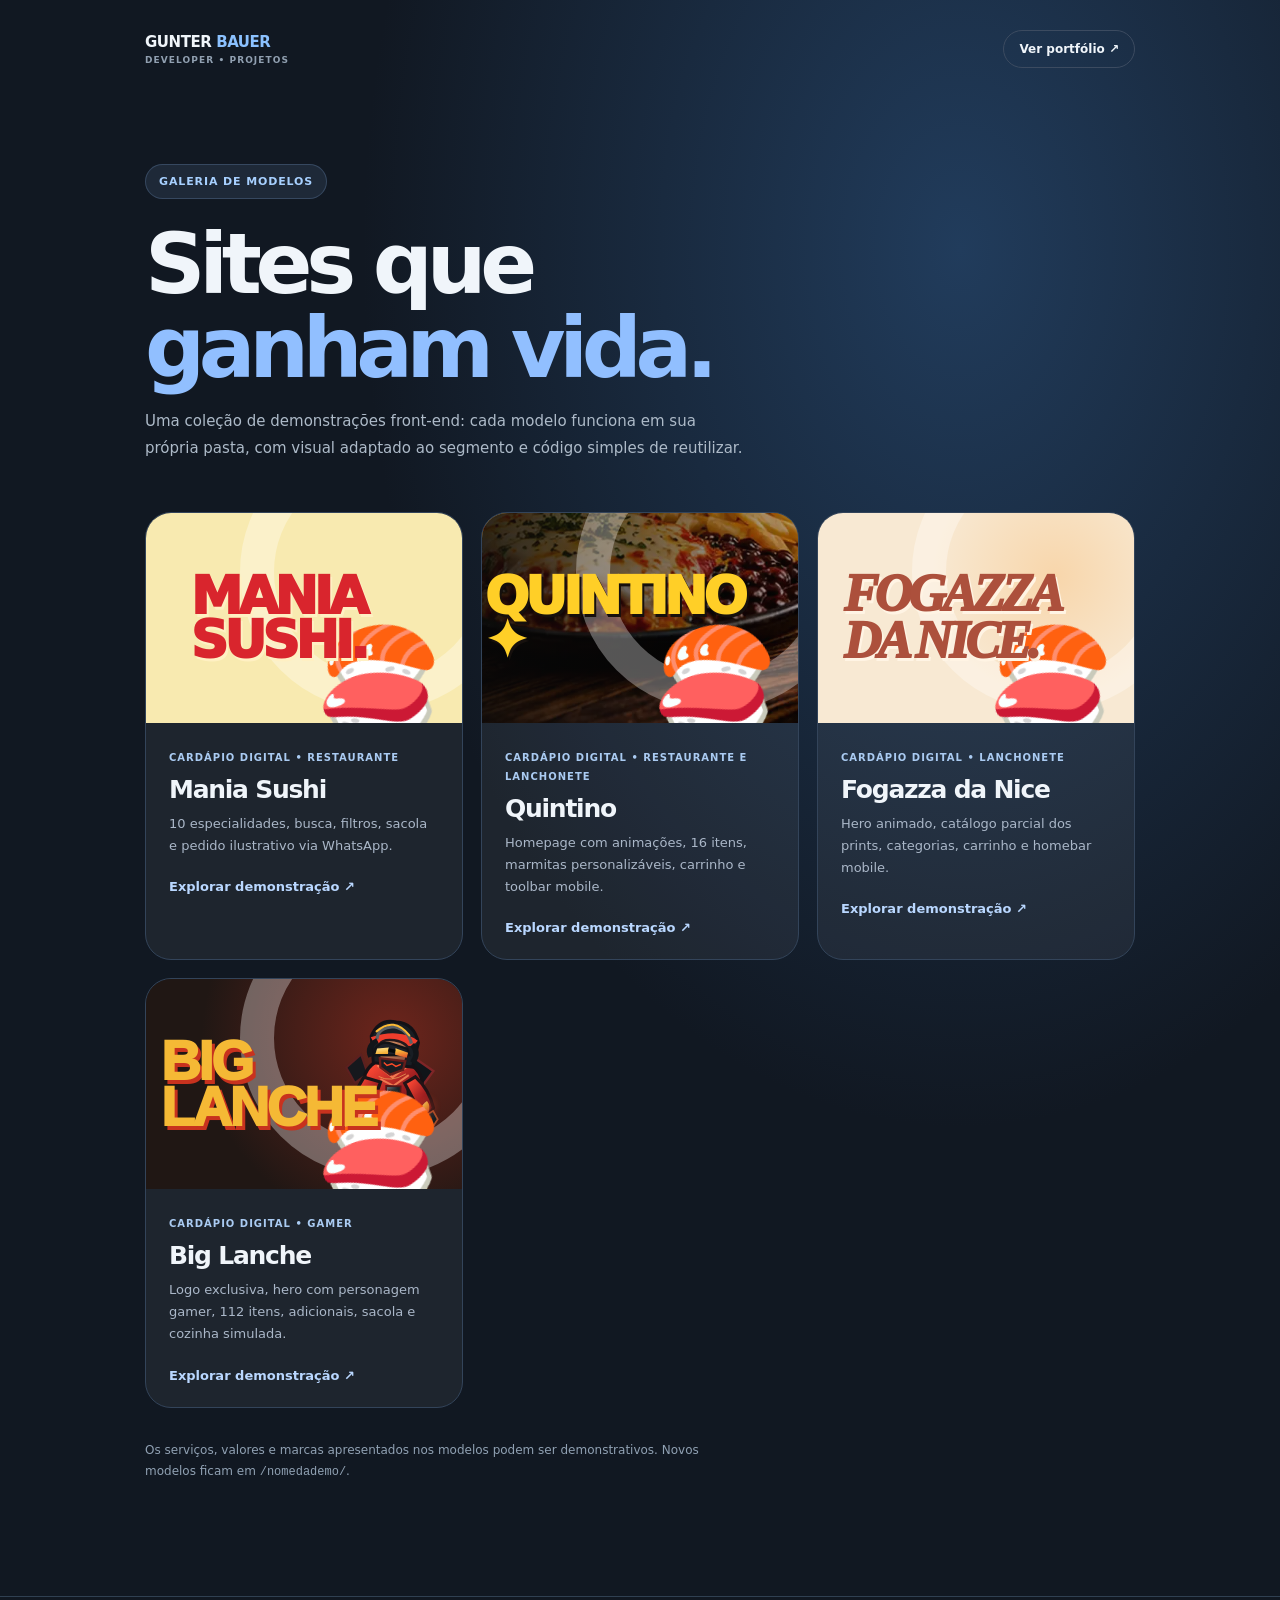
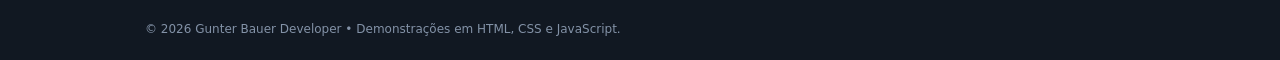
==== index.html @ 02a84459 "feat: publicar Big Lanche reformulado na vitrine das demonstrações" ====
<!doctype html>
<html lang="pt-BR">
<head>
  <meta charset="utf-8">
  <meta name="viewport" content="width=device-width, initial-scale=1">
  <meta name="theme-color" content="#121a28">
  <meta name="description" content="Demonstrações de sites criados por Gunter Bauer Developer.">
  <title>Demonstrações — Gunter Bauer Developer</title>
  <style>
    :root{color-scheme:dark;font-family:Inter,"Segoe UI",system-ui,sans-serif}
    *{box-sizing:border-box}
    body{min-height:100vh;margin:0;background:radial-gradient(ellipse at 75% 15%,#213c5c 0,transparent 44%),#111822;color:#f0f5fa}
    a{color:inherit;text-decoration:none}
    a:focus-visible{outline:3px solid #9bcaff;outline-offset:4px}
    .container{width:min(990px,calc(100% - 36px));margin:auto}
    header{display:flex;justify-content:space-between;gap:18px;align-items:center;padding:30px 0}
    .brand{font-size:15px;font-weight:800;letter-spacing:-.03em}.brand b{color:#8bc1ff}
    .brand small{display:block;font-weight:600;color:#91a0b1;letter-spacing:.12em;text-transform:uppercase;font-size:9px;margin-top:4px}
    .back{border:1px solid #3c4b60;border-radius:99px;padding:11px 15px;font-size:12px;font-weight:700}
    main{padding:66px 0 100px}
    .pill{display:inline-block;background:rgba(150,196,255,.1);border:1px solid rgba(150,196,255,.2);color:#a7d0ff;border-radius:999px;padding:10px 13px;font-size:11px;font-weight:800;letter-spacing:.08em;text-transform:uppercase}
    h1{font-size:clamp(46px,8vw,84px);letter-spacing:-.075em;line-height:1;margin:23px 0 18px}
    h1 em{font-style:normal;color:#91bfff}
    main>p{color:#adbac8;max-width:600px;line-height:1.8;font-size:15px}
    .grid{display:grid;grid-template-columns:repeat(auto-fit,minmax(min(100%,310px),1fr));gap:18px;margin-top:50px}
    .card{overflow:hidden;display:flex;flex-direction:column;border:1px solid #33445a;border-radius:26px;background:rgba(255,255,255,.055);transition:transform .2s,background .2s}
    .card:hover{transform:translateY(-5px);background:rgba(255,255,255,.08)}
    .preview{height:210px;background:#f8eab0;color:#d9252d;position:relative;display:flex;align-items:center;justify-content:center;overflow:hidden}
    .preview:before{content:"";position:absolute;width:210px;height:210px;border:34px solid rgba(255,255,255,.32);border-radius:50%;right:-56px;top:-80px}
    .preview:after{content:"🍣";font-size:110px;position:absolute;right:14px;bottom:-28px;transform:rotate(-20deg)}
    .preview strong{font-size:52px;letter-spacing:-.08em;font-weight:1000;line-height:.85;text-align:left;position:relative;z-index:1;text-shadow:2px 3px 0 #fff0c3;transform:translateX(-26px)}
    .info{padding:23px}
    .tag{font-size:10px;text-transform:uppercase;letter-spacing:.1em;color:#aacbf2;font-weight:850}
    h2{font-size:25px;margin:10px 0 9px;letter-spacing:-.05em}
    .info p{font-size:13px;line-height:1.7;color:#aab7c8;margin:0 0 19px}
    .open{font-size:13px;font-weight:800;color:#b9d7ff}
    .note{margin-top:32px;color:#90a1b3;font-size:12px}
    footer{border-top:1px solid #304052;padding:25px 0;color:#8392a7;font-size:12px}
    @media(max-width:540px){header{padding:20px 0}.back{font-size:11px}main{padding:45px 0 75px}.preview{height:185px}h1{font-size:53px}}
    @media(prefers-reduced-motion:reduce){*{transition:none!important}}
  </style>
</head>
<body>
  <div class="container">
    <header>
      <a class="brand" href="./">GUNTER <b>BAUER</b><small>Developer • Projetos</small></a>
      <a class="back" href="https://gunterbauer.vercel.app/" target="_blank" rel="noopener noreferrer">Ver portfólio ↗</a>
    </header>
    <main>
      <span class="pill">Galeria de modelos</span>
      <h1>Sites que<br><em>ganham vida.</em></h1>
      <p>Uma coleção de demonstrações front-end: cada modelo funciona em sua própria pasta, com visual adaptado ao segmento e código simples de reutilizar.</p>
      <div class="grid">
        <a class="card" href="./sushimizu/" aria-label="Abrir demonstração Mania Sushi">
          <div class="preview"><strong>MANIA<br>SUSHI.</strong></div>
          <div class="info"><span class="tag">Cardápio digital • Restaurante</span><h2>Mania Sushi</h2><p>10 especialidades, busca, filtros, sacola e pedido ilustrativo via WhatsApp.</p><span class="open">Explorar demonstração ↗</span></div>
        </a>
        <a class="card" href="./quintino/" aria-label="Abrir demonstração Quintino Restaurante e Lanchonete">
          <div class="preview" style="background:linear-gradient(90deg,rgba(8,8,8,.85),rgba(14,10,8,.3)),url('./quintino/assets/hero.webp') center/cover"><strong style="color:#ffcf27;text-shadow:2px 3px #16100d">QUINTINO<br>✦</strong></div>
          <div class="info"><span class="tag">Cardápio digital • Restaurante e lanchonete</span><h2>Quintino</h2><p>Homepage com animações, 16 itens, marmitas personalizáveis, carrinho e toolbar mobile.</p><span class="open">Explorar demonstração ↗</span></div>
        </a>
        <a class="card" href="./fogazzadanilce/" aria-label="Abrir demonstração Fogazza da Nice">
          <div class="preview" style="background:radial-gradient(circle at 75% 30%,#f8d6ab,transparent 45%),#f8e9d3;color:#ac503c">
            <strong style="font-family:Georgia,serif;font-style:italic;font-size:clamp(38px,6vw,52px);line-height:.9;letter-spacing:-.07em;text-shadow:2px 3px #fff4e4;transform:translateX(-24px)">FOGAZZA<br>DA NICE.</strong>
          </div>
          <div class="info"><span class="tag">Cardápio digital • Lanchonete</span><h2>Fogazza da Nice</h2><p>Hero animado, catálogo parcial dos prints, categorias, carrinho e homebar mobile.</p><span class="open">Explorar demonstração ↗</span></div>
        </a>
        <a class="card" href="./biglanche/" aria-label="Abrir demonstração Big Lanche">
          <div class="preview" style="background:radial-gradient(circle at 78% 28%,#6e251c,#201714 66%);color:#f5b935">
            <strong style="font-family:Impact,Arial Black,sans-serif;font-size:clamp(40px,6vw,55px);line-height:.84;letter-spacing:-.045em;text-shadow:3px 4px #c8321e;transform:translateX(-36px)">BIG<br>LANCHE</strong>
            <img src="./biglanche/assets/gamer-mascot.svg" width="140" height="190" alt="" loading="lazy" style="position:absolute;right:0;bottom:-16px;width:140px;height:190px;object-fit:contain">
          </div>
          <div class="info"><span class="tag">Cardápio digital • Gamer</span><h2>Big Lanche</h2><p>Logo exclusiva, hero com personagem gamer, 112 itens, adicionais, sacola e cozinha simulada.</p><span class="open">Explorar demonstração ↗</span></div>
        </a>
      </div>
      <p class="note">Os serviços, valores e marcas apresentados nos modelos podem ser demonstrativos. Novos modelos ficam em <code>/nomedademo/</code>.</p>
    </main>
  </div>
  <footer><div class="container">© 2026 Gunter Bauer Developer • Demonstrações em HTML, CSS e JavaScript.</div></footer>
</body>
</html>
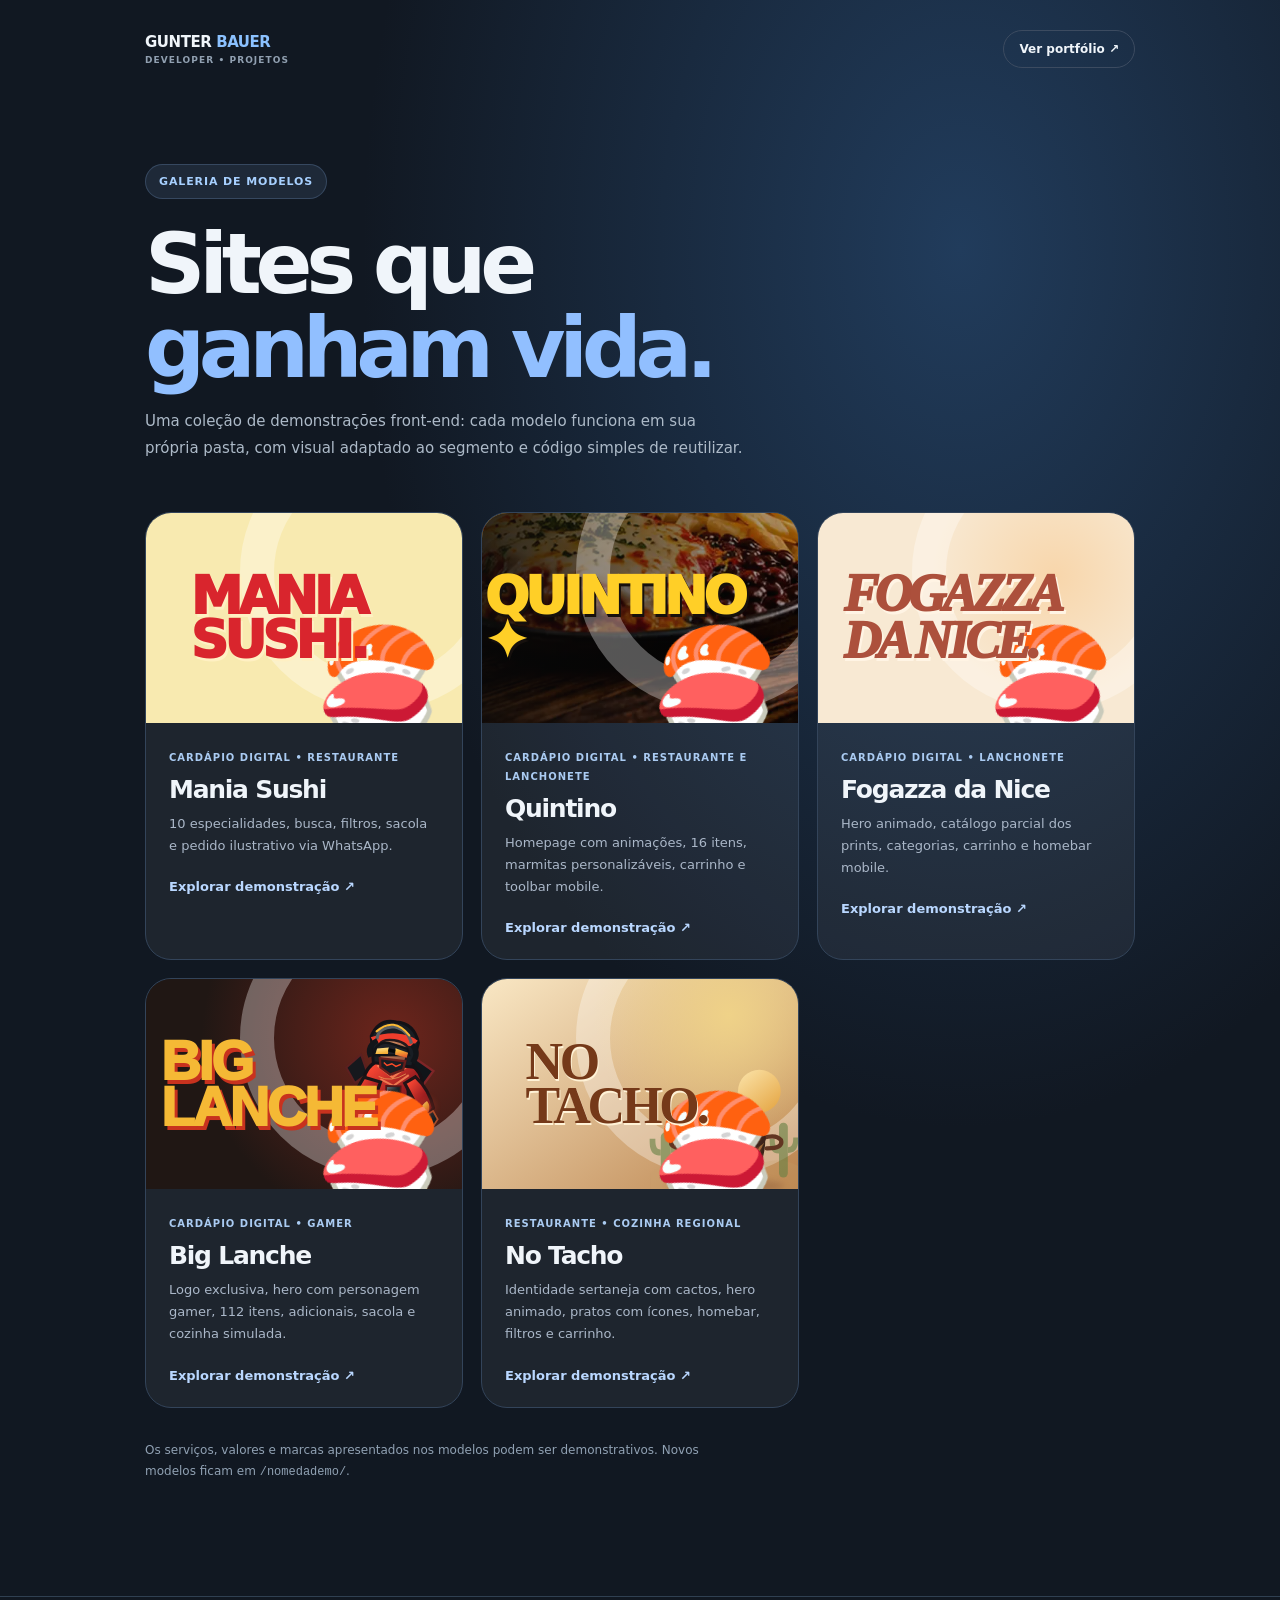
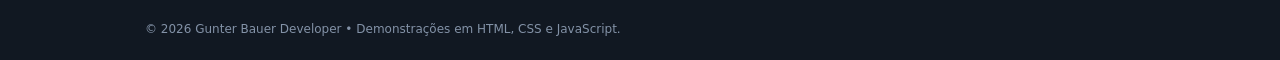
==== commit 616a1266: "feat: adicionar No Tacho à vitrine das demonstrações" ====
--- a/index.html
+++ b/index.html
@@ -72,6 +72,13 @@
           </div>
           <div class="info"><span class="tag">Cardápio digital • Gamer</span><h2>Big Lanche</h2><p>Logo exclusiva, hero com personagem gamer, 112 itens, adicionais, sacola e cozinha simulada.</p><span class="open">Explorar demonstração ↗</span></div>
         </a>
+        <a class="card" href="./notacho/" aria-label="Abrir demonstração No Tacho Restaurante">
+          <div class="preview" style="background:radial-gradient(circle at 78% 17%,#efd288,transparent 45%),linear-gradient(145deg,#f9e7c4,#bb834d);color:#753919">
+            <strong style="font-family:Georgia,serif;font-weight:900;letter-spacing:-.06em;text-shadow:1px 2px #fff2d6;transform:translateX(-24px)">NO<br>TACHO.</strong>
+            <img src="./notacho/assets/notacho-hero.svg" width="158" height="160" loading="lazy" alt="" style="position:absolute;right:-8px;bottom:-25px;width:160px;height:166px;object-fit:contain">
+          </div>
+          <div class="info"><span class="tag">Restaurante • Cozinha regional</span><h2>No Tacho</h2><p>Identidade sertaneja com cactos, hero animado, pratos com ícones, homebar, filtros e carrinho.</p><span class="open">Explorar demonstração ↗</span></div>
+        </a>
       </div>
       <p class="note">Os serviços, valores e marcas apresentados nos modelos podem ser demonstrativos. Novos modelos ficam em <code>/nomedademo/</code>.</p>
     </main>
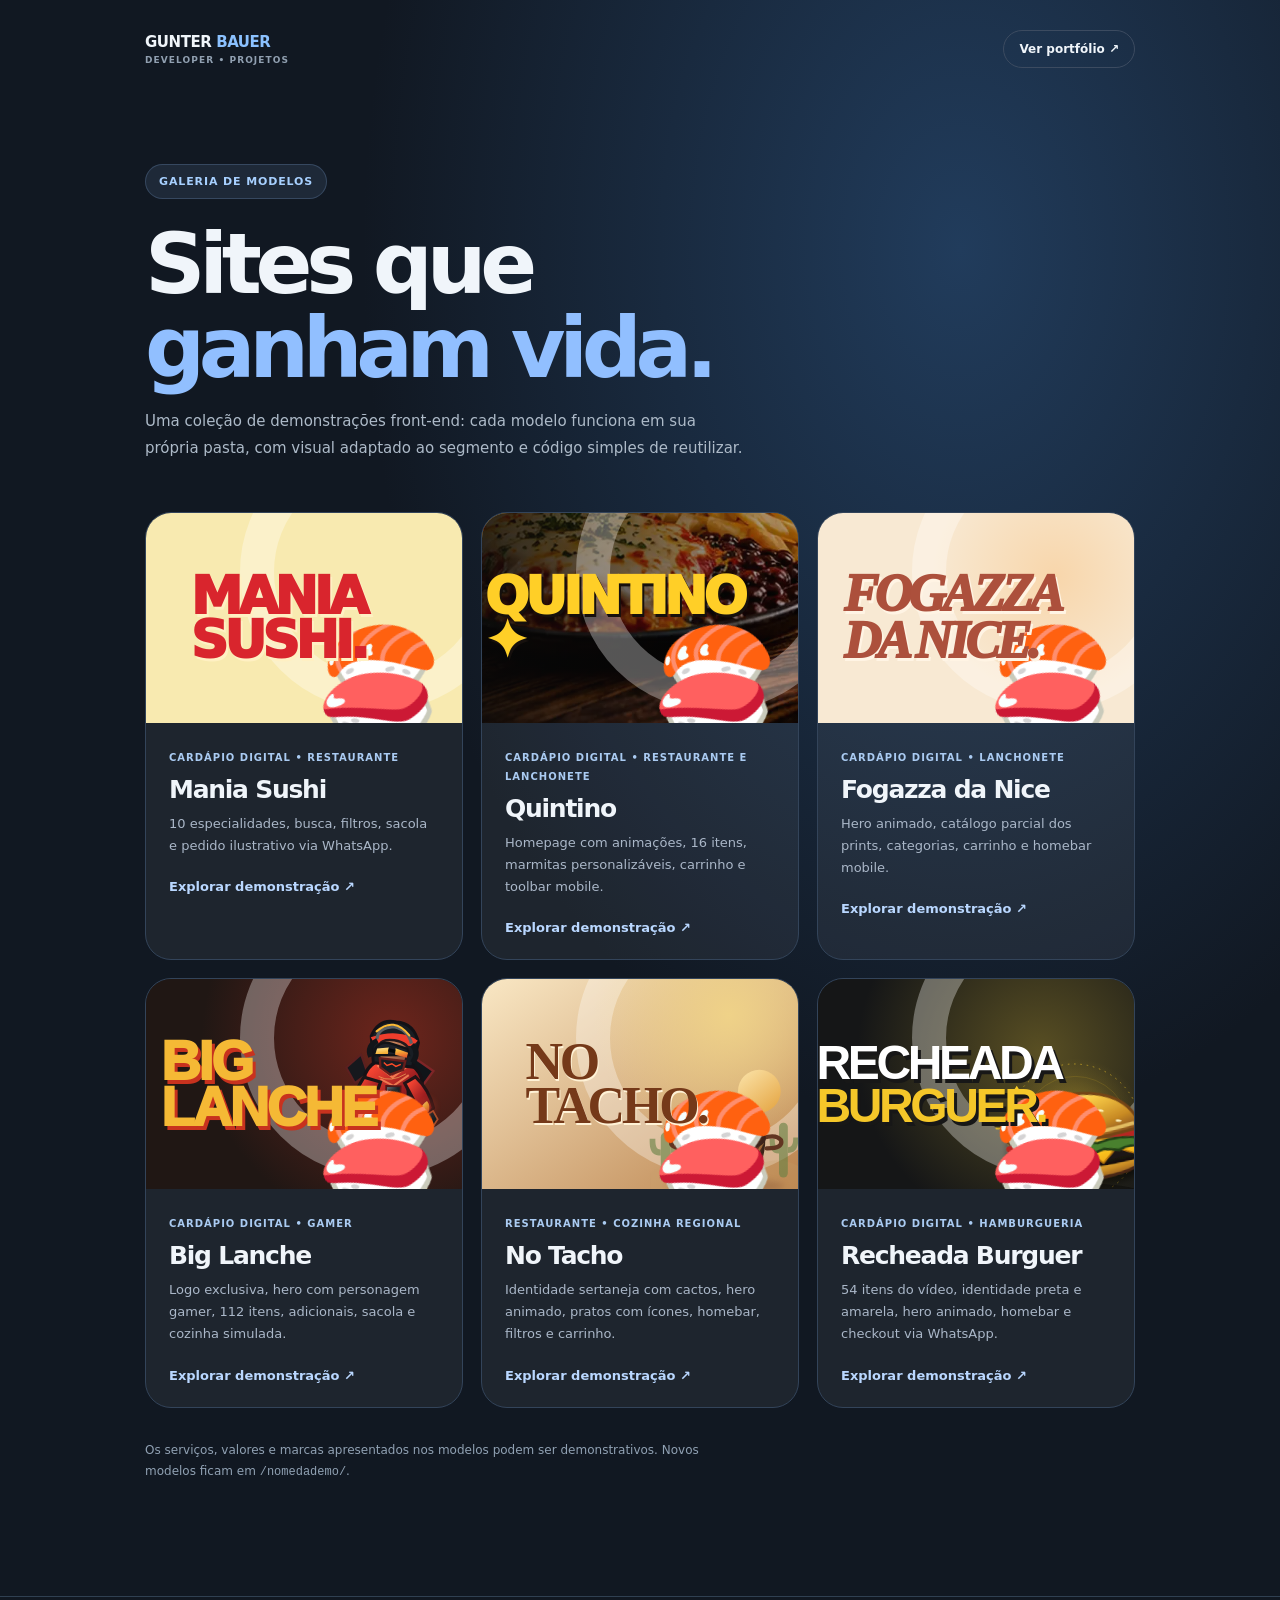
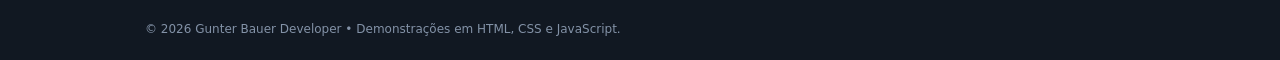
==== commit 08cb2fe9: "feat: adicionar Recheada Burguer à vitrine principal" ====
--- a/index.html
+++ b/index.html
@@ -79,6 +79,13 @@
           </div>
           <div class="info"><span class="tag">Restaurante • Cozinha regional</span><h2>No Tacho</h2><p>Identidade sertaneja com cactos, hero animado, pratos com ícones, homebar, filtros e carrinho.</p><span class="open">Explorar demonstração ↗</span></div>
         </a>
+        <a class="card" href="./recheadob/" aria-label="Abrir demonstração Recheada Burguer">
+          <div class="preview" style="background:radial-gradient(circle at 70% 35%,#594f23,#151617 70%);color:#f5c729;overflow:hidden">
+            <strong style="font-family:Impact,Arial Black,sans-serif;font-weight:900;color:#fff;letter-spacing:-.07em;text-shadow:3px 4px #171717;transform:translateX(-37px);font-size:48px;line-height:.9">RECHEADA<br><span style="color:#f5c729">BURGUER.</span></strong>
+            <img src="./recheadob/assets/burger-hero.svg" alt="" loading="lazy" style="position:absolute;right:-35px;bottom:-30px;width:190px;height:170px;object-fit:contain">
+          </div>
+          <div class="info"><span class="tag">Cardápio digital • Hamburgueria</span><h2>Recheada Burguer</h2><p>54 itens do vídeo, identidade preta e amarela, hero animado, homebar e checkout via WhatsApp.</p><span class="open">Explorar demonstração ↗</span></div>
+        </a>
       </div>
       <p class="note">Os serviços, valores e marcas apresentados nos modelos podem ser demonstrativos. Novos modelos ficam em <code>/nomedademo/</code>.</p>
     </main>
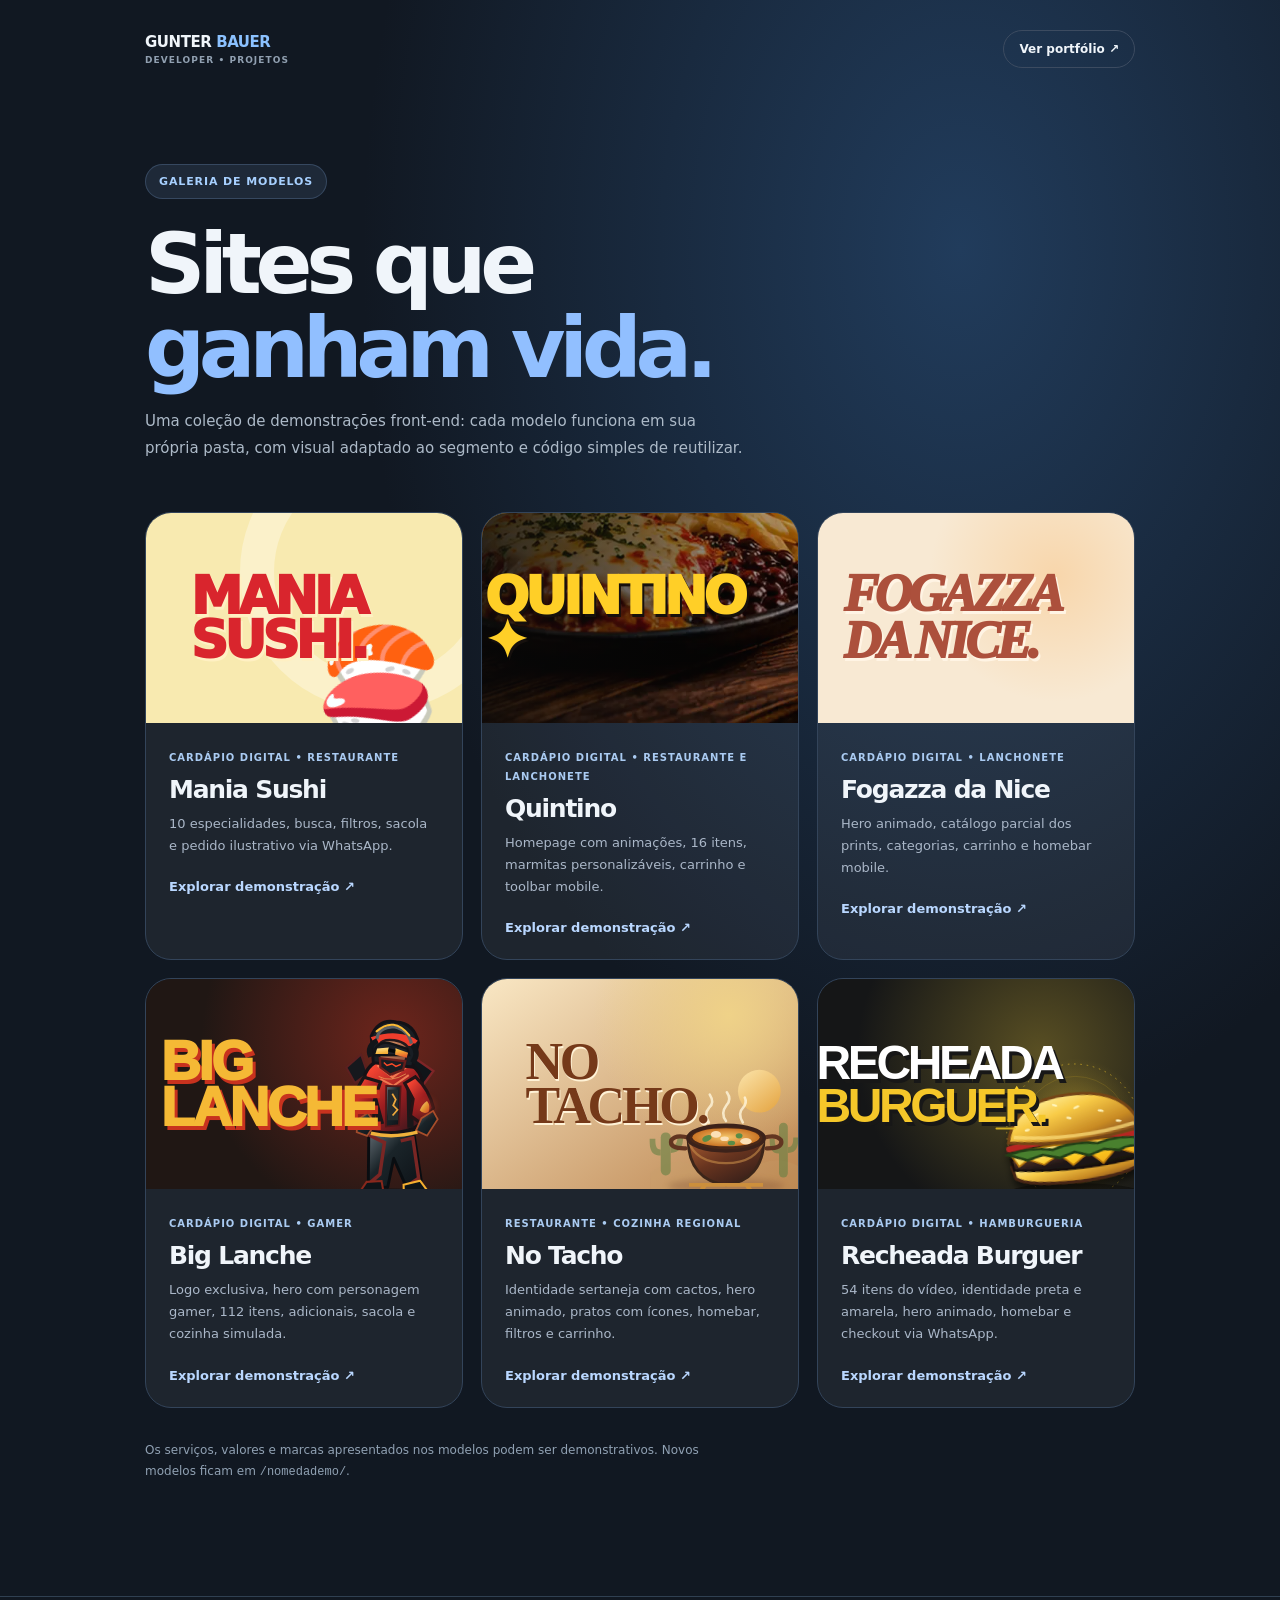
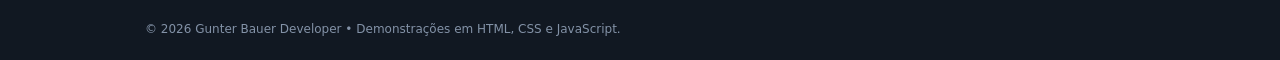
==== commit 7474f498: "fix(gallery): limitar decoração de sushi somente ao card Mania Sushi" ====
--- a/index.html
+++ b/index.html
@@ -26,8 +26,8 @@
     .card{overflow:hidden;display:flex;flex-direction:column;border:1px solid #33445a;border-radius:26px;background:rgba(255,255,255,.055);transition:transform .2s,background .2s}
     .card:hover{transform:translateY(-5px);background:rgba(255,255,255,.08)}
     .preview{height:210px;background:#f8eab0;color:#d9252d;position:relative;display:flex;align-items:center;justify-content:center;overflow:hidden}
-    .preview:before{content:"";position:absolute;width:210px;height:210px;border:34px solid rgba(255,255,255,.32);border-radius:50%;right:-56px;top:-80px}
-    .preview:after{content:"🍣";font-size:110px;position:absolute;right:14px;bottom:-28px;transform:rotate(-20deg)}
+    .preview--sushi::before{content:"";position:absolute;width:210px;height:210px;border:34px solid rgba(255,255,255,.32);border-radius:50%;right:-56px;top:-80px}
+    .preview--sushi::after{content:"🍣";font-size:110px;position:absolute;right:14px;bottom:-28px;transform:rotate(-20deg)}
     .preview strong{font-size:52px;letter-spacing:-.08em;font-weight:1000;line-height:.85;text-align:left;position:relative;z-index:1;text-shadow:2px 3px 0 #fff0c3;transform:translateX(-26px)}
     .info{padding:23px}
     .tag{font-size:10px;text-transform:uppercase;letter-spacing:.1em;color:#aacbf2;font-weight:850}
@@ -52,7 +52,7 @@
       <p>Uma coleção de demonstrações front-end: cada modelo funciona em sua própria pasta, com visual adaptado ao segmento e código simples de reutilizar.</p>
       <div class="grid">
         <a class="card" href="./sushimizu/" aria-label="Abrir demonstração Mania Sushi">
-          <div class="preview"><strong>MANIA<br>SUSHI.</strong></div>
+          <div class="preview preview--sushi"><strong>MANIA<br>SUSHI.</strong></div>
           <div class="info"><span class="tag">Cardápio digital • Restaurante</span><h2>Mania Sushi</h2><p>10 especialidades, busca, filtros, sacola e pedido ilustrativo via WhatsApp.</p><span class="open">Explorar demonstração ↗</span></div>
         </a>
         <a class="card" href="./quintino/" aria-label="Abrir demonstração Quintino Restaurante e Lanchonete">
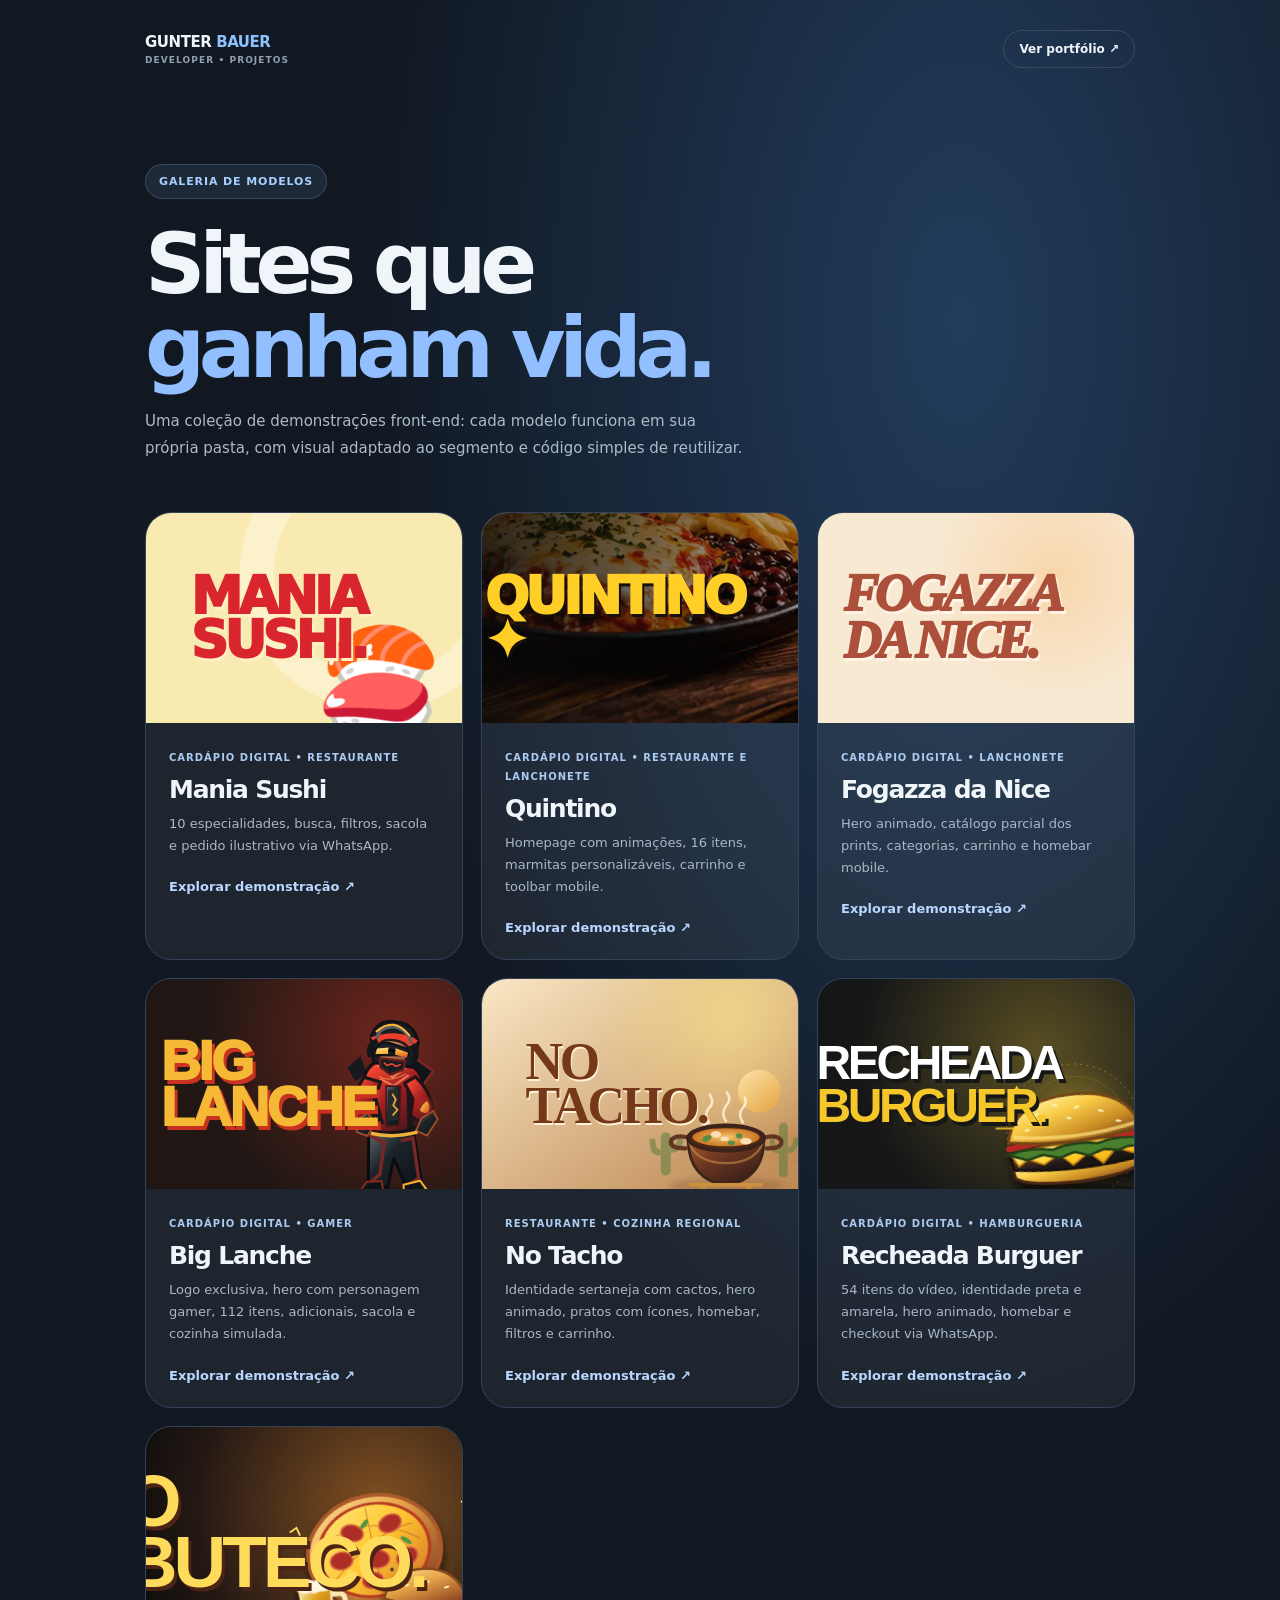
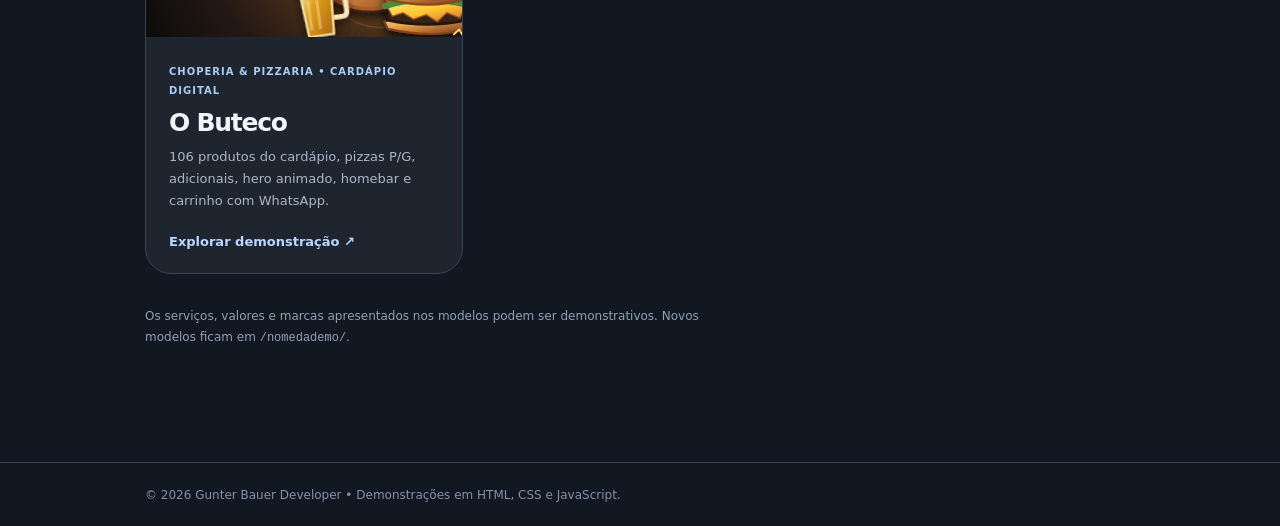
==== commit 883f141a: "feat(gallery): incluir O Buteco com prévia exclusiva sem sushi" ====
--- a/index.html
+++ b/index.html
@@ -86,6 +86,13 @@
           </div>
           <div class="info"><span class="tag">Cardápio digital • Hamburgueria</span><h2>Recheada Burguer</h2><p>54 itens do vídeo, identidade preta e amarela, hero animado, homebar e checkout via WhatsApp.</p><span class="open">Explorar demonstração ↗</span></div>
         </a>
+        <a class="card" href="./obuteco/" aria-label="Abrir demonstração O Buteco Choperia e Pizzaria">
+          <div class="preview" style="background:radial-gradient(circle at 74% 39%,#825121,#241814 69%,#0b0c0b);color:#ffdb5b">
+            <strong style="font:900 clamp(52px,7vw,73px)/.83 Impact,'Arial Black',sans-serif;letter-spacing:-.055em;text-shadow:3px 4px #4b2415;transform:translateX(-29px);z-index:2">O<br>BUTECO.</strong>
+            <img src="./obuteco/assets/hero.svg" alt="" loading="lazy" style="position:absolute;right:-24px;bottom:-31px;width:212px;height:200px;object-fit:contain">
+          </div>
+          <div class="info"><span class="tag">Choperia &amp; Pizzaria • Cardápio digital</span><h2>O Buteco</h2><p>106 produtos do cardápio, pizzas P/G, adicionais, hero animado, homebar e carrinho com WhatsApp.</p><span class="open">Explorar demonstração ↗</span></div>
+        </a>
       </div>
       <p class="note">Os serviços, valores e marcas apresentados nos modelos podem ser demonstrativos. Novos modelos ficam em <code>/nomedademo/</code>.</p>
     </main>
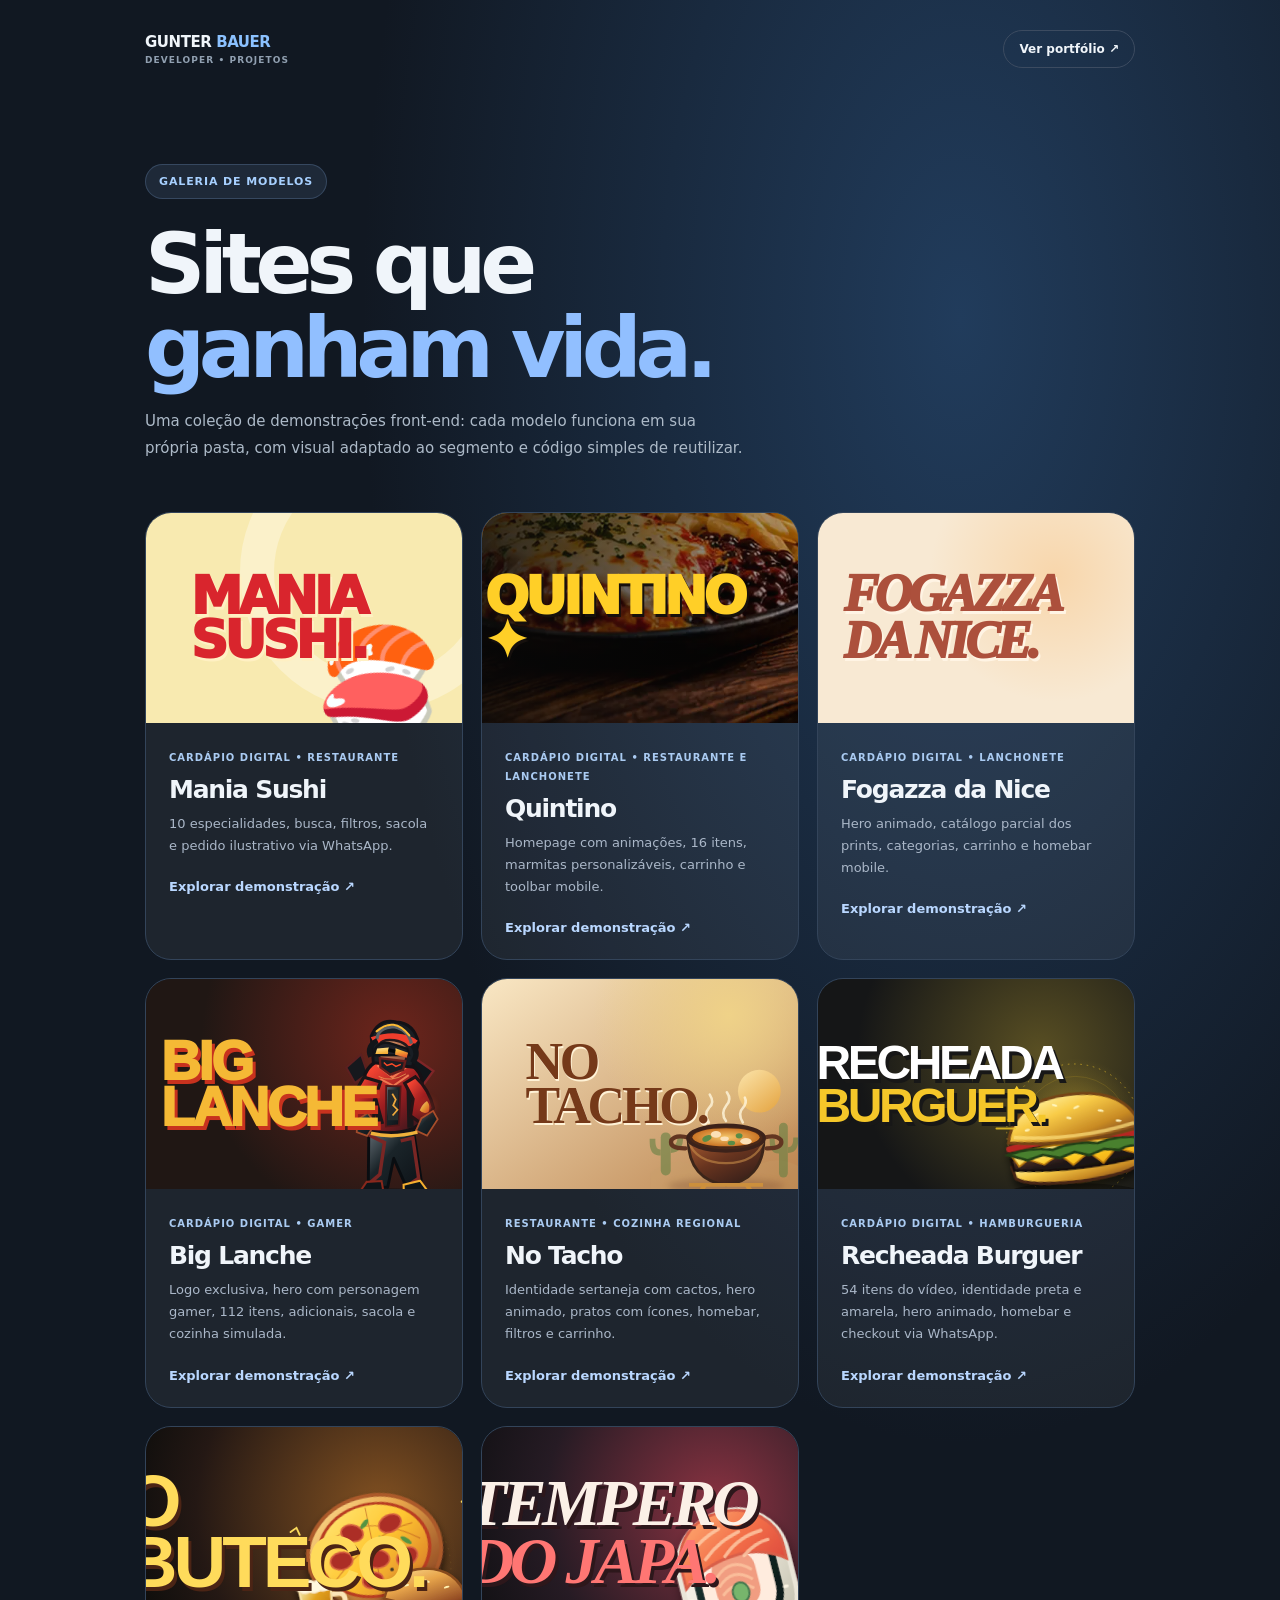
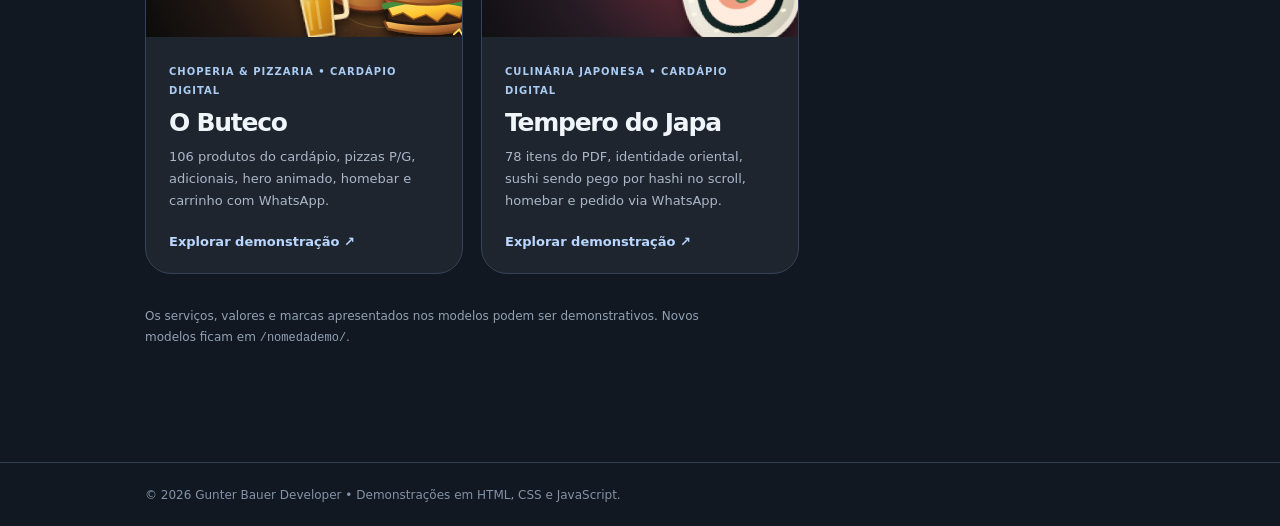
==== commit 9473d214: "feat(gallery): incluir Tempero do Japa com prévia e rota /cardjapa/" ====
--- a/index.html
+++ b/index.html
@@ -93,6 +93,13 @@
           </div>
           <div class="info"><span class="tag">Choperia &amp; Pizzaria • Cardápio digital</span><h2>O Buteco</h2><p>106 produtos do cardápio, pizzas P/G, adicionais, hero animado, homebar e carrinho com WhatsApp.</p><span class="open">Explorar demonstração ↗</span></div>
         </a>
+        <a class="card" href="./cardjapa/" aria-label="Abrir demonstração Tempero do Japa">
+          <div class="preview" style="position:relative;background:radial-gradient(circle at 74% 38%,#8b3342,#261b24 64%,#101013);color:#fbf0e7;overflow:hidden">
+            <strong style="font-family:Georgia,serif;font-style:italic;font-weight:900;letter-spacing:-.065em;line-height:.87;text-shadow:3px 4px #2d171b;transform:translateX(-29px);font-size:clamp(45px,6vw,66px);z-index:2">TEMPERO<br><span style="color:#ff7673">DO JAPA.</span></strong>
+            <img src="./cardjapa/assets/sushi.svg" alt="" width="176" height="176" loading="lazy" style="position:absolute;right:-27px;bottom:-25px;width:183px;height:180px;object-fit:contain">
+          </div>
+          <div class="info"><span class="tag">Culinária japonesa • Cardápio digital</span><h2>Tempero do Japa</h2><p>78 itens do PDF, identidade oriental, sushi sendo pego por hashi no scroll, homebar e pedido via WhatsApp.</p><span class="open">Explorar demonstração ↗</span></div>
+        </a>
       </div>
       <p class="note">Os serviços, valores e marcas apresentados nos modelos podem ser demonstrativos. Novos modelos ficam em <code>/nomedademo/</code>.</p>
     </main>
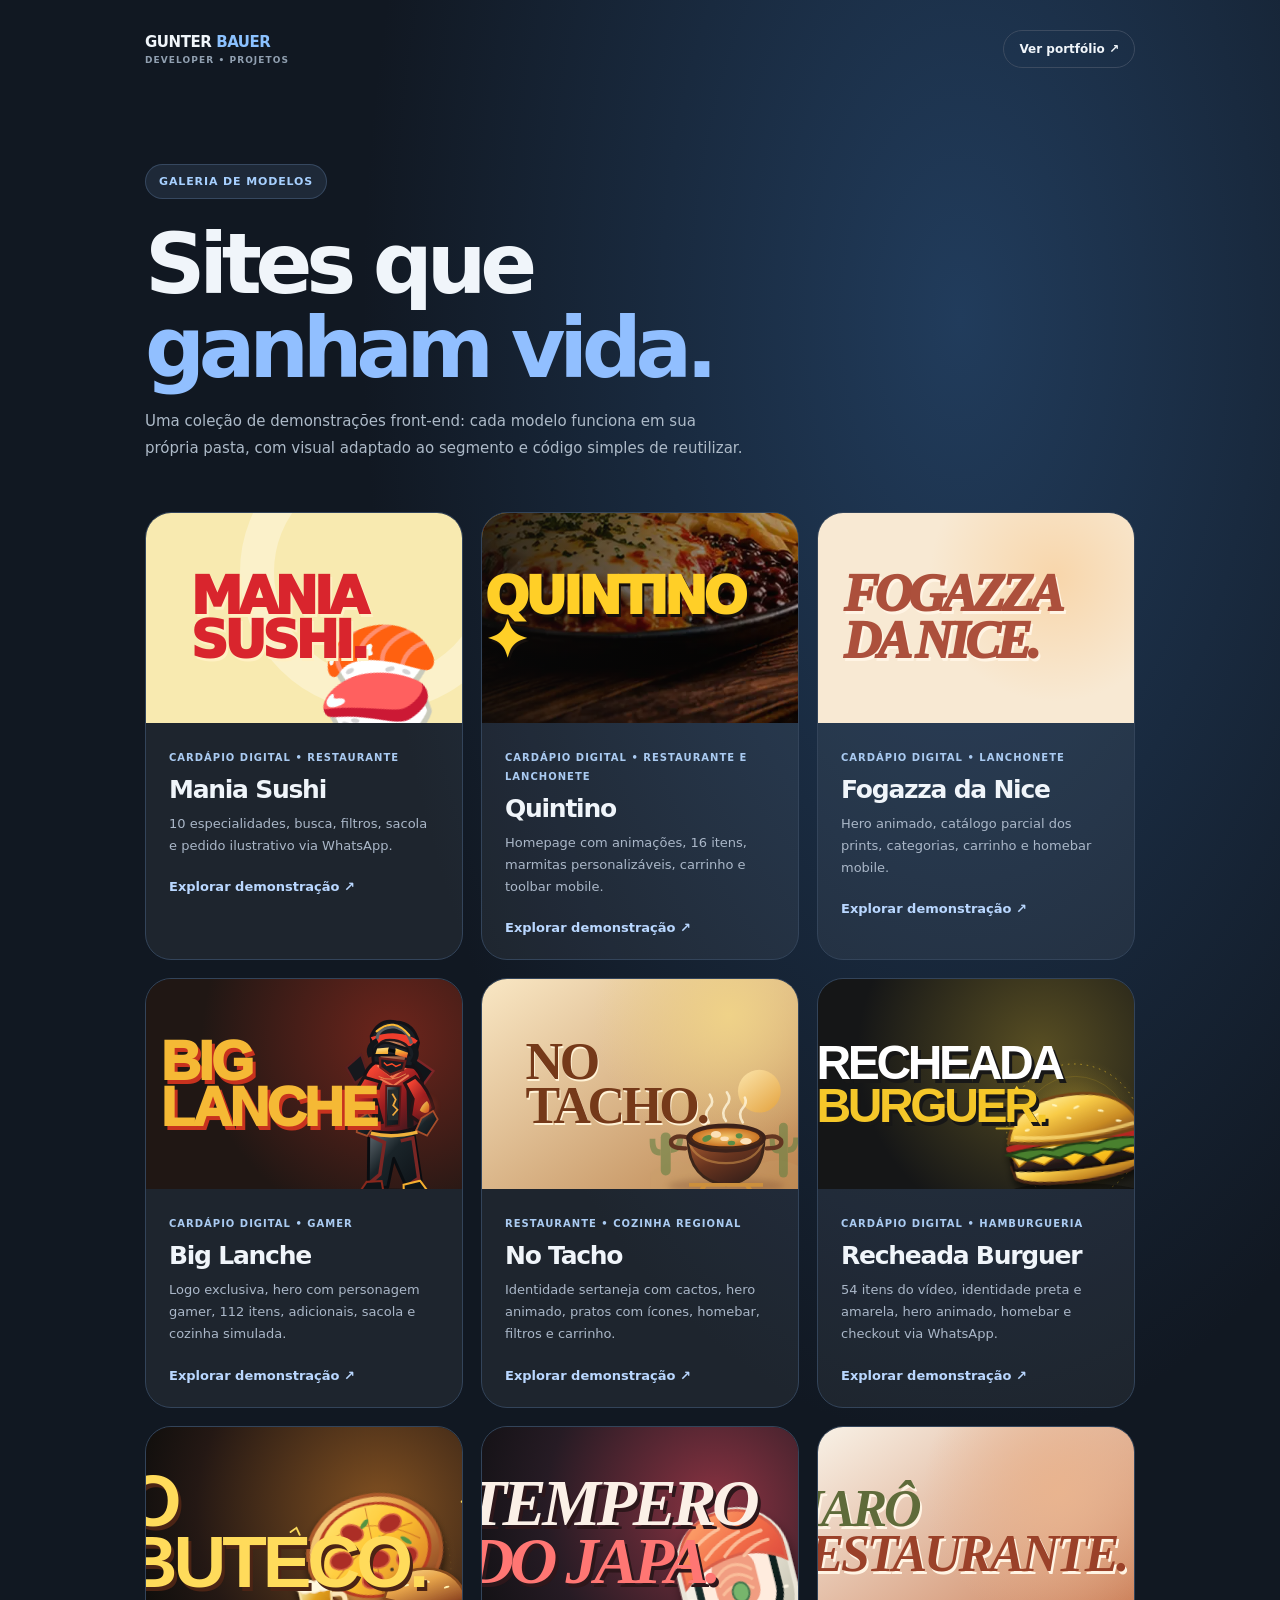
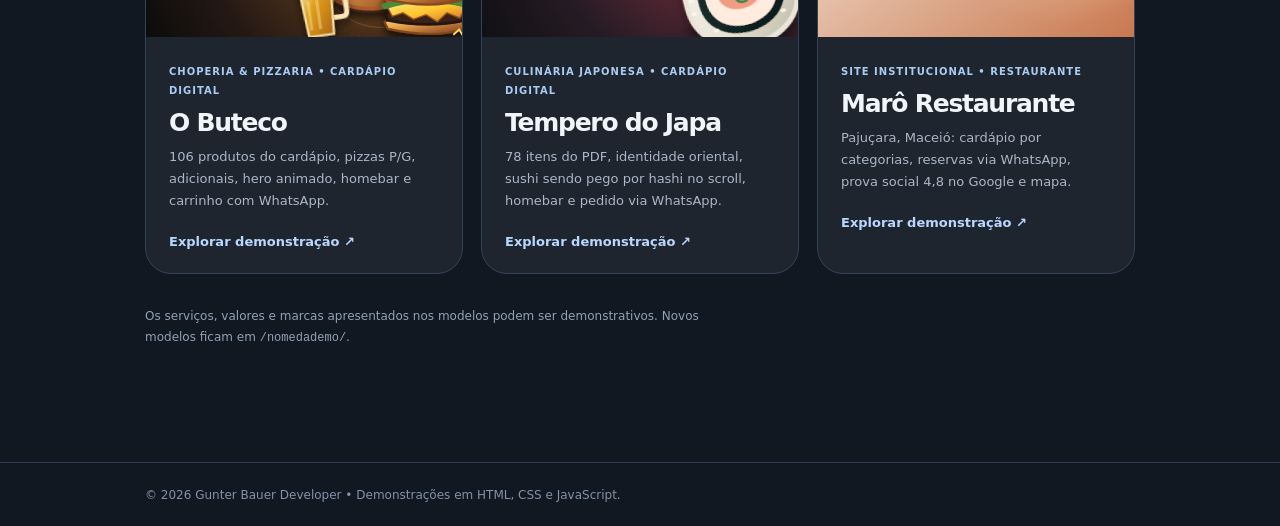
==== commit b3f80549: "feat(maro): site institucional Marô Restaurante (Pajuçara, Maceió) Co-Authored-By: Claude Opus 5.5 <" ====
--- a/index.html
+++ b/index.html
@@ -100,6 +100,12 @@
           </div>
           <div class="info"><span class="tag">Culinária japonesa • Cardápio digital</span><h2>Tempero do Japa</h2><p>78 itens do PDF, identidade oriental, sushi sendo pego por hashi no scroll, homebar e pedido via WhatsApp.</p><span class="open">Explorar demonstração ↗</span></div>
         </a>
+        <a class="card" href="./maro/" aria-label="Abrir demonstração Marô Restaurante">
+          <div class="preview" style="background:radial-gradient(circle at 76% 30%,#e9b48f,transparent 48%),linear-gradient(145deg,#f8f1e6,#c9784f);color:#5f6b3a">
+            <strong style="font-family:Georgia,serif;font-style:italic;font-weight:900;letter-spacing:-.06em;text-shadow:2px 3px #fff4e4;transform:translateX(-24px)">MARÔ<br><span style="color:#9a4129">RESTAURANTE.</span></strong>
+          </div>
+          <div class="info"><span class="tag">Site institucional • Restaurante</span><h2>Marô Restaurante</h2><p>Pajuçara, Maceió: cardápio por categorias, reservas via WhatsApp, prova social 4,8 no Google e mapa.</p><span class="open">Explorar demonstração ↗</span></div>
+        </a>
       </div>
       <p class="note">Os serviços, valores e marcas apresentados nos modelos podem ser demonstrativos. Novos modelos ficam em <code>/nomedademo/</code>.</p>
     </main>
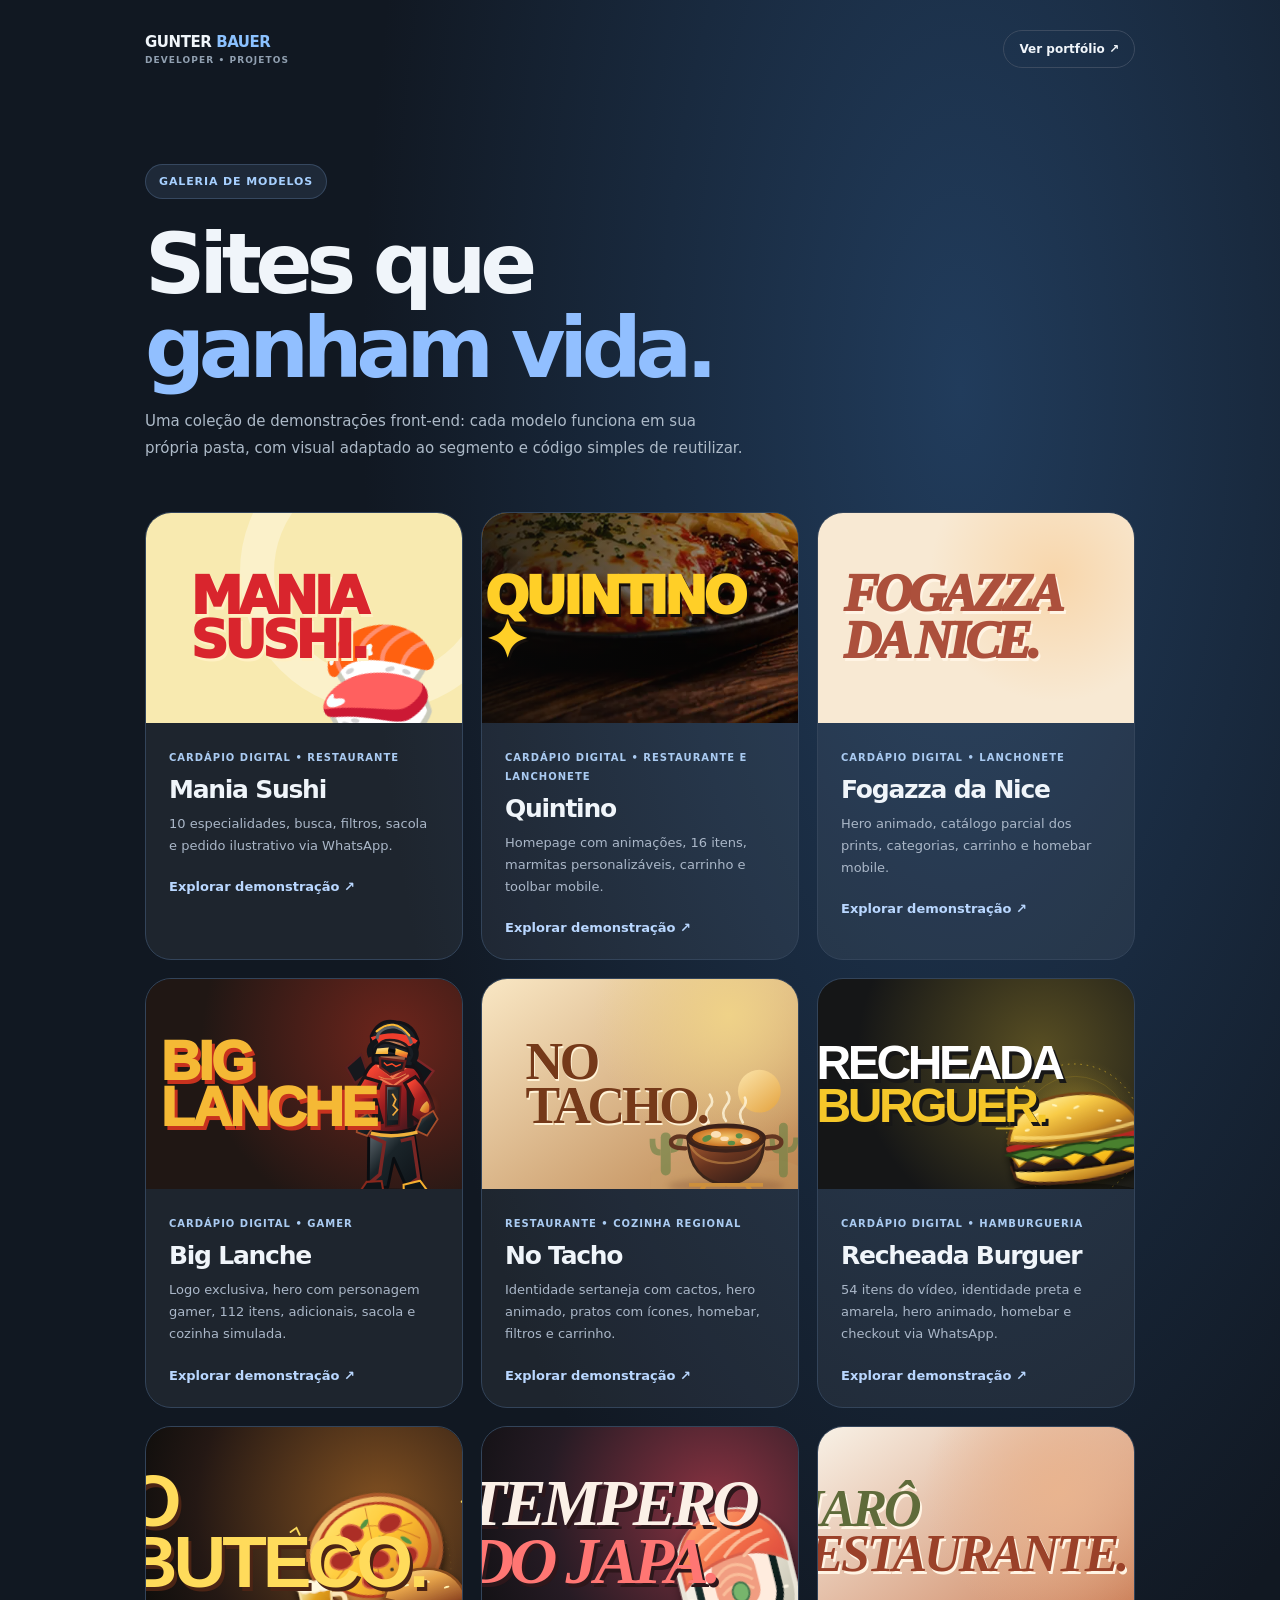
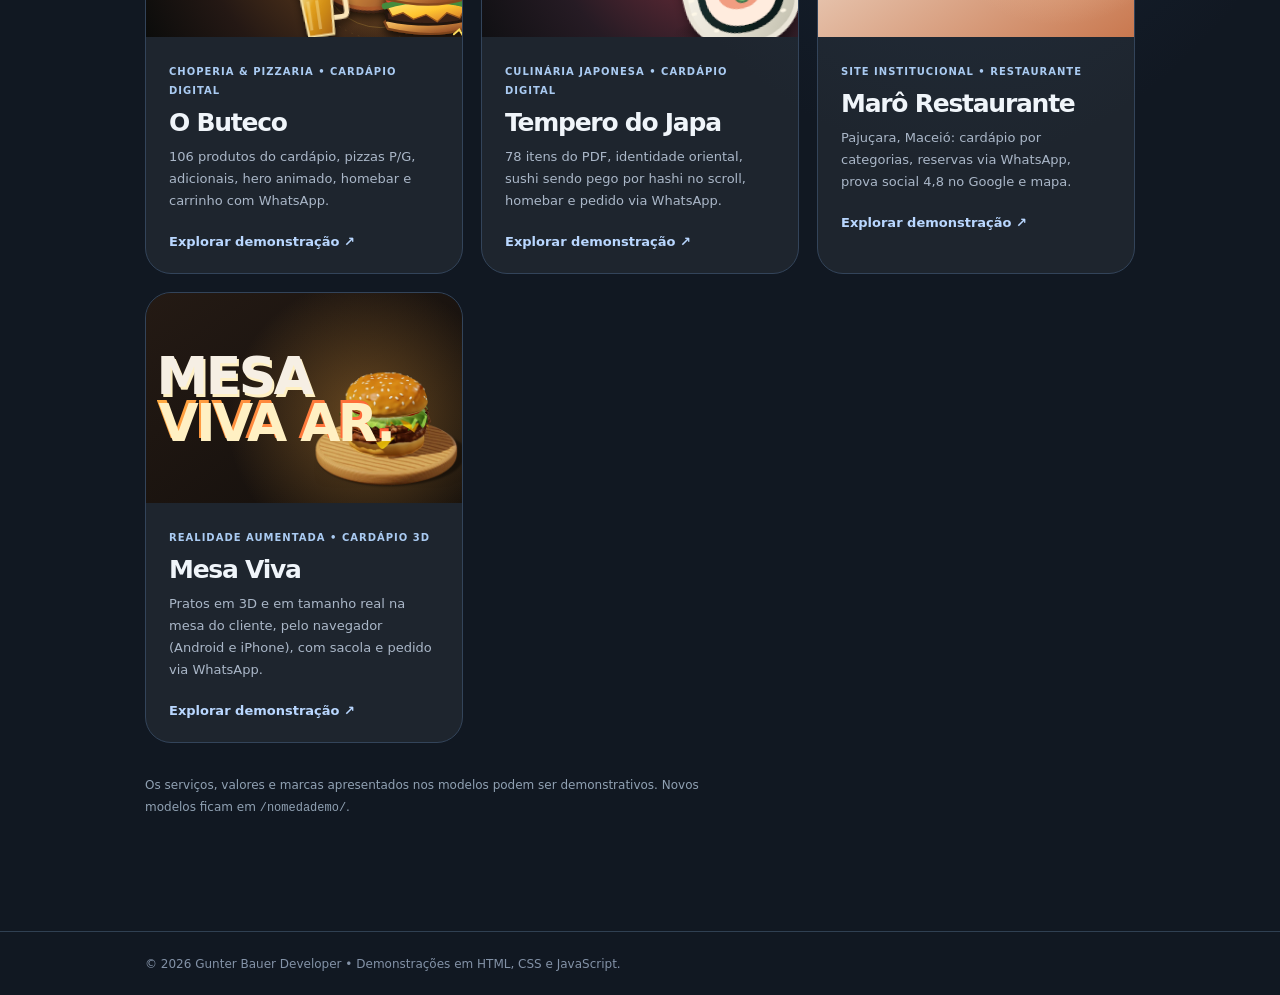
==== commit 7927f076: "feat(mesaviva): cardápio em realidade aumentada com pratos 3D em tamanho real - 6 pratos em GLB (ham" ====
--- a/index.html
+++ b/index.html
@@ -106,6 +106,13 @@
           </div>
           <div class="info"><span class="tag">Site institucional • Restaurante</span><h2>Marô Restaurante</h2><p>Pajuçara, Maceió: cardápio por categorias, reservas via WhatsApp, prova social 4,8 no Google e mapa.</p><span class="open">Explorar demonstração ↗</span></div>
         </a>
+        <a class="card" href="./mesaviva/" aria-label="Abrir demonstração Mesa Viva, cardápio em realidade aumentada">
+          <div class="preview" style="position:relative;overflow:hidden;background:radial-gradient(circle at 70% 60%,rgba(255,173,66,.35),transparent 55%),linear-gradient(145deg,#241a14,#120e0b);color:#f6efe4">
+            <strong style="font-weight:900;letter-spacing:-.05em;transform:translateX(-30px)">MESA<br><span style="background:linear-gradient(120deg,#ffad42,#ff5a36);-webkit-background-clip:text;background-clip:text;color:transparent">VIVA AR.</span></strong>
+            <img src="./mesaviva/img/hamburguer.webp" alt="" width="170" height="170" loading="lazy" style="position:absolute;right:-14px;bottom:-12px;width:170px;height:170px;object-fit:contain">
+          </div>
+          <div class="info"><span class="tag">Realidade aumentada • Cardápio 3D</span><h2>Mesa Viva</h2><p>Pratos em 3D e em tamanho real na mesa do cliente, pelo navegador (Android e iPhone), com sacola e pedido via WhatsApp.</p><span class="open">Explorar demonstração ↗</span></div>
+        </a>
       </div>
       <p class="note">Os serviços, valores e marcas apresentados nos modelos podem ser demonstrativos. Novos modelos ficam em <code>/nomedademo/</code>.</p>
     </main>
